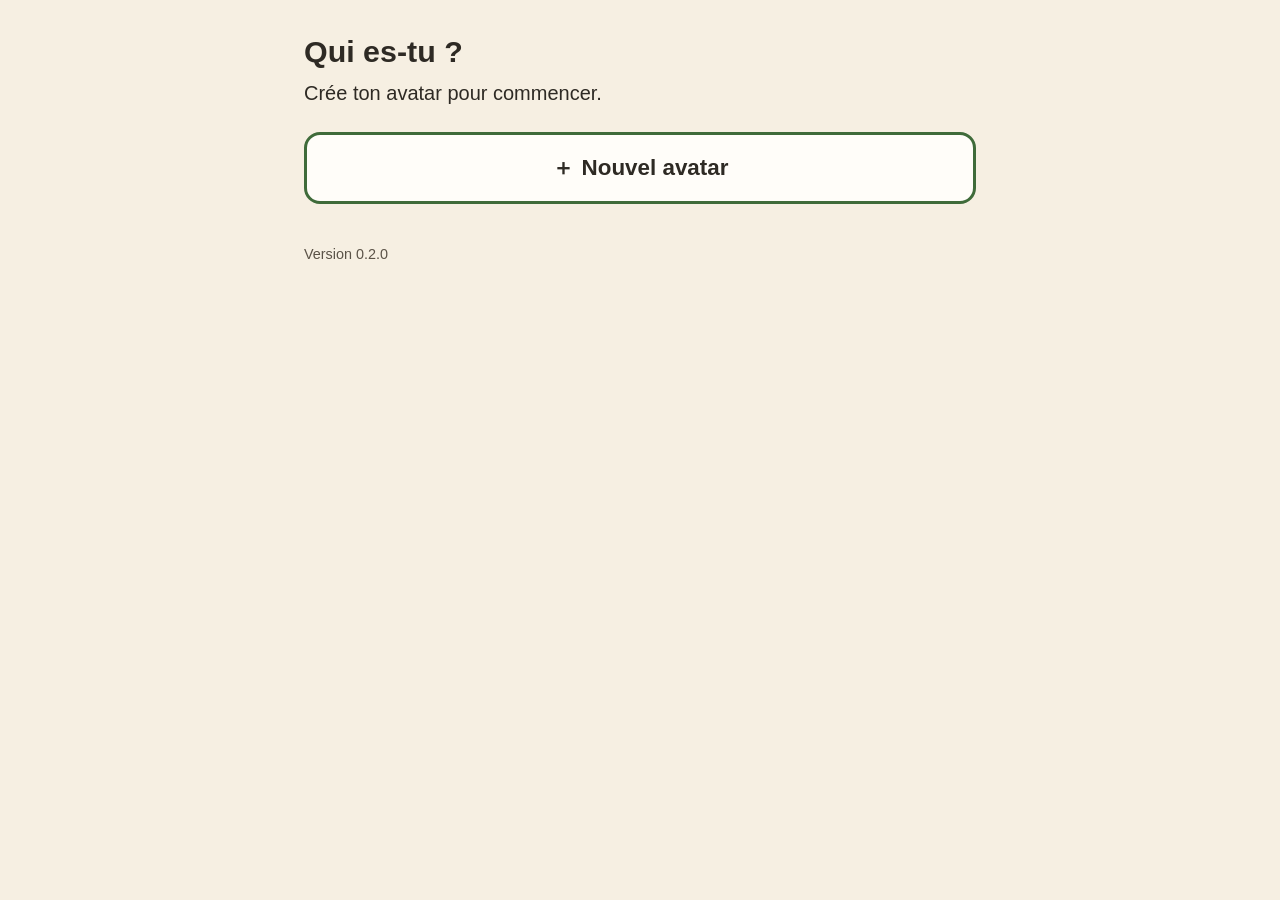
==== index.html @ d824005c "Lot 2" ====
<!doctype html>
<html lang="fr">
<head>
  <meta charset="utf-8">
  <meta name="viewport" content="width=device-width, initial-scale=1, viewport-fit=cover">
  <!-- Règle 3 : aucune ressource hors du site. Le navigateur bloque tout autre domaine. -->
  <meta http-equiv="Content-Security-Policy" content="default-src 'self'; img-src 'self' data:; object-src 'none'; base-uri 'self'; form-action 'none'">
  <meta name="referrer" content="no-referrer">
  <title>Révision CM2</title>
  <meta name="description" content="Réviser ses leçons de CM2 avec des fiches, des cartes et des quiz. Aucune donnée ne quitte l'appareil.">
  <meta name="theme-color" content="#e9dcc3">

  <link rel="manifest" href="manifest.webmanifest">
  <link rel="icon" href="icons/favicon.svg" type="image/svg+xml">
  <link rel="icon" href="icons/icon-192.png" type="image/png" sizes="192x192">

  <!-- iOS / iPadOS : installation sur l'écran d'accueil -->
  <link rel="apple-touch-icon" href="icons/apple-touch-icon.png">
  <meta name="apple-mobile-web-app-capable" content="yes">
  <meta name="mobile-web-app-capable" content="yes">
  <meta name="apple-mobile-web-app-title" content="Révision">
  <meta name="apple-mobile-web-app-status-bar-style" content="default">

  <link rel="stylesheet" href="styles.css">
</head>
<body>
  <main class="page" id="app">
    <noscript><p>Active JavaScript pour utiliser l'application.</p></noscript>
  </main>

  <script src="validation.js"></script>
  <script src="moteur.js"></script>
  <script src="stockage.js"></script>
  <script src="app.js"></script>
</body>
</html>
---- styles.css ----
/* Tons sable, polices système uniquement (aucune police chargée à distance). */
:root {
  --sable: #e9dcc3;
  --sable-clair: #f6efe2;
  --blanc: #fffdf9;
  --encre: #2e2a24;
  --encre-douce: #5a5247;
  --vert: #3f6b3a;
  --rouge: #9b2c1f;

  /* Une couleur par discipline (toujours accompagnée du nom et d'une icône). */
  --histoire: #9c4a2f;
  --geographie: #2f6f8f;
  --sciences: #3f6b3a;
  --vocabulaire: #7a4f8a;
  --grammaire: #8a6d1f;
  --conjugaison: #a33b5c;
  --calcul: #2d5a9a;
  --geometrie: #1f6f66;
  --mesures: #5c6b2f;
}

* { box-sizing: border-box; }

html { -webkit-text-size-adjust: 100%; }

body {
  margin: 0;
  min-height: 100vh;
  min-height: 100dvh;
  background: var(--sable-clair);
  color: var(--encre);
  font-family: -apple-system, BlinkMacSystemFont, "Segoe UI", Roboto, Arial, sans-serif;
  font-size: 1.125rem;
  line-height: 1.5;
  text-align: left;
  /* Zones sûres (encoche, barre d'accueil) */
  padding: env(safe-area-inset-top) env(safe-area-inset-right) env(safe-area-inset-bottom) env(safe-area-inset-left);
}

.page {
  max-width: 44rem;
  margin: 0 auto;
  padding: 1.5rem 1rem 3rem;
}

h1 { font-size: 1.9rem; line-height: 1.25; margin: 0.5rem 0 0.5rem; }
h1:focus { outline: none; }
h2 { font-size: 1.2rem; margin: 0 0 0.5rem; }

a { color: inherit; }

.consigne { font-size: 1.25rem; margin: 0.5rem 0 1.25rem; }

.bandeau {
  background: var(--blanc);
  border: 2px dashed var(--sable);
  border-radius: 12px;
  padding: 0.75rem 1rem;
}

/* Retour */
.retour {
  display: inline-flex;
  align-items: center;
  gap: 0.4rem;
  min-height: 44px;
  padding: 0.25rem 0;
  color: var(--encre-douce);
  text-decoration: none;
  font-weight: 600;
}

/* Mes paquets */
.groupe { margin: 1.5rem 0; }

.liste-paquets { list-style: none; margin: 0; padding: 0; display: grid; gap: 0.75rem; }

@media (min-width: 700px) {
  .liste-paquets { grid-template-columns: 1fr 1fr; }
}

.carte-paquet {
  display: block;
  min-height: 44px;
  padding: 1rem 1.25rem;
  background: var(--blanc);
  border: 2px solid var(--sable);
  border-left: 10px solid var(--couleur, var(--sable));
  border-radius: 14px;
  text-decoration: none;
}
.carte-paquet:active { background: var(--sable); }

.carte-titre { display: block; font-size: 1.2rem; font-weight: 700; }
.carte-infos { display: block; color: var(--encre-douce); font-size: 1rem; }

[data-discipline="histoire"] { --couleur: var(--histoire); }
[data-discipline="geographie"] { --couleur: var(--geographie); }
[data-discipline="sciences"] { --couleur: var(--sciences); }
[data-discipline="vocabulaire"] { --couleur: var(--vocabulaire); }
[data-discipline="grammaire"] { --couleur: var(--grammaire); }
[data-discipline="conjugaison"] { --couleur: var(--conjugaison); }
[data-discipline="calcul"] { --couleur: var(--calcul); }
[data-discipline="geometrie"] { --couleur: var(--geometrie); }
[data-discipline="mesures"] { --couleur: var(--mesures); }

/* Étiquettes */
.etiquettes { display: flex; flex-wrap: wrap; gap: 0.5rem; margin: 0 0 1rem; padding: 0; }
.etiquette {
  background: var(--blanc);
  border: 2px solid var(--sable);
  border-radius: 999px;
  padding: 0.15rem 0.75rem;
  font-size: 0.95rem;
}
.etiquette.discipline { border-color: var(--couleur); }

/* Écran paquet : trois gros boutons */
.activites { display: grid; gap: 1rem; }
@media (min-width: 700px) {
  .activites { grid-template-columns: repeat(3, 1fr); }
}

.activite, .bouton {
  display: flex;
  align-items: center;
  justify-content: center;
  gap: 0.5rem;
  min-height: 88px;
  padding: 1rem;
  background: var(--blanc);
  color: var(--encre);
  border: 3px solid var(--vert);
  border-radius: 16px;
  font: inherit;
  font-size: 1.4rem;
  font-weight: 700;
  text-decoration: none;
}
.activite:active, .bouton:active { background: var(--sable); }

.activite[disabled] {
  border-style: dashed;
  border-color: var(--sable);
  color: var(--encre-douce);
}
.bientot { font-size: 0.9rem; font-weight: 400; }

.bouton { min-height: 60px; margin-top: 1.5rem; }

/* Fiche */
.fiche { margin: 0; padding: 0; list-style: none; counter-reset: idee; }
.fiche li {
  counter-increment: idee;
  position: relative;
  background: var(--blanc);
  border: 2px solid var(--sable);
  border-radius: 12px;
  padding: 0.9rem 1rem 0.9rem 3.25rem;
  margin-bottom: 0.75rem;
  font-size: 1.25rem;
  line-height: 1.6;
}
.fiche li::before {
  content: counter(idee);
  position: absolute;
  left: 0.9rem;
  top: 0.9rem;
  width: 1.75rem;
  height: 1.75rem;
  border-radius: 50%;
  background: var(--sable);
  text-align: center;
  font-weight: 700;
  line-height: 1.75rem;
  font-size: 1rem;
}

/* Erreurs */
.erreurs {
  background: var(--blanc);
  border: 2px solid var(--rouge);
  border-radius: 12px;
  padding: 1rem;
}
.erreurs p { margin-top: 0; }
.erreurs ul { margin: 0; padding-left: 1.25rem; }
.erreurs li { margin-bottom: 0.4rem; }
code { font-family: ui-monospace, Menlo, monospace; font-size: 0.95em; }

.alerte-discrete { font-size: 0.95rem; color: var(--rouge); }
.alerte-discrete a { color: var(--rouge); }

.version { margin-top: 2.5rem; color: var(--encre-douce); font-size: 0.9rem; }

/* ---------- Lot 2 : avatars, cartes, atelier ---------- */

button { font: inherit; color: inherit; cursor: pointer; }
button[disabled] { cursor: default; }

/* Couleurs d'avatar : toujours accompagnées du nom écrit. */
[data-couleur="rouge"] { --fond-avatar: #f4cfc9; }
[data-couleur="orange"] { --fond-avatar: #f7dab8; }
[data-couleur="jaune"] { --fond-avatar: #f3e6a6; }
[data-couleur="vert"] { --fond-avatar: #cfe5c6; }
[data-couleur="bleu"] { --fond-avatar: #c6dcf0; }
[data-couleur="violet"] { --fond-avatar: #e0d2ec; }

.avatars {
  list-style: none;
  margin: 0 0 1.5rem;
  padding: 0;
  display: grid;
  grid-template-columns: repeat(auto-fill, minmax(9rem, 1fr));
  gap: 0.75rem;
}

.avatar {
  width: 100%;
  min-height: 7.5rem;
  display: flex;
  flex-direction: column;
  align-items: center;
  justify-content: center;
  gap: 0.25rem;
  padding: 0.75rem 0.5rem;
  background: var(--fond-avatar, var(--blanc));
  border: 2px solid var(--sable);
  border-radius: 16px;
  text-align: center;
}
.avatar:active { border-color: var(--encre); }
.avatar[disabled] { background: var(--sable-clair); color: var(--encre-douce); border-style: dashed; }
.avatar-icone { font-size: 2.75rem; line-height: 1; }
.avatar-nom { font-weight: 700; font-size: 1.05rem; }
.avatar-nom small { display: block; font-weight: 400; font-size: 0.85rem; }

.entete-avatar {
  display: flex;
  align-items: center;
  gap: 0.6rem;
  margin: 0 0 1rem;
  padding: 0.4rem 0.9rem;
  background: var(--fond-avatar, var(--blanc));
  border-radius: 999px;
  width: fit-content;
  max-width: 100%;
}
.entete-avatar .avatar-icone { font-size: 1.6rem; }
.entete-avatar a {
  display: inline-flex;
  align-items: center;
  min-height: 44px;
  padding: 0 0.25rem;
  font-weight: 600;
}

button.retour { background: none; border: 0; font: inherit; font-weight: 600; }

.pastille {
  display: inline-block;
  margin-top: 0.4rem;
  padding: 0.1rem 0.7rem;
  background: var(--encre);
  color: var(--blanc);
  border-radius: 999px;
  font-size: 0.95rem;
  font-weight: 700;
}

/* Cartes */
.progression { color: var(--encre-douce); margin: 0 0 0.5rem; font-weight: 600; }

.carte {
  width: 100%;
  min-height: 14rem;
  display: flex;
  flex-direction: column;
  align-items: center;
  justify-content: center;
  gap: 1rem;
  padding: 1.5rem;
  background: var(--blanc);
  border: 3px solid var(--sable);
  border-radius: 20px;
  box-shadow: 0 3px 0 var(--sable);
  text-align: center;
}
button.carte:active { background: var(--sable-clair); }
.carte-texte { font-size: 1.8rem; font-weight: 700; line-height: 1.35; margin: 0; }
.carte-texte:focus { outline: none; }
.carte-indice { color: var(--encre-douce); font-size: 1rem; }
.carte-recto { color: var(--encre-douce); font-size: 1.1rem; margin: 0; }
.carte.retournee { border-color: var(--vert); }

.notes { display: grid; gap: 0.75rem; }
@media (min-width: 700px) {
  .notes { grid-template-columns: repeat(3, 1fr); }
}
.note {
  min-height: 64px;
  padding: 0.75rem;
  background: var(--blanc);
  border: 3px solid var(--sable);
  border-radius: 14px;
  font-size: 1.2rem;
  font-weight: 700;
}
.note:active { background: var(--sable); }
.note[data-note="savais"] { border-color: var(--vert); }
.note[data-note="pas"] { border-color: var(--rouge); }

.a-revoir { padding-left: 1.25rem; }
.a-revoir li { margin-bottom: 0.35rem; }

/* Atelier */
.bloc {
  background: var(--blanc);
  border: 2px solid var(--sable);
  border-radius: 14px;
  padding: 1rem;
  margin: 1rem 0;
}
.bloc .bouton { margin-top: 0.75rem; }
.boutons-ligne { display: grid; gap: 0.75rem; }
@media (min-width: 700px) {
  .boutons-ligne { grid-template-columns: 1fr 1fr; }
}
.bouton { width: 100%; }
.bouton.secondaire { border-color: var(--sable); }
.bouton.danger { border-color: var(--rouge); color: var(--rouge); }
.bouton[disabled] { border-style: dashed; border-color: var(--sable); color: var(--encre-douce); }

.champ { display: block; font-weight: 700; margin: 1rem 0 0.35rem; }
.code {
  width: 8rem;
  min-height: 52px;
  padding: 0.5rem 0.75rem;
  border: 2px solid var(--encre-douce);
  border-radius: 10px;
  font: inherit;
  font-size: 1.6rem;
  letter-spacing: 0.4em;
  background: var(--blanc);
}
.message { color: var(--rouge); font-weight: 700; min-height: 1.5em; }
.alerte { color: var(--rouge); font-weight: 700; }
.note-discrete { color: var(--encre-douce); font-size: 0.95rem; }

.version { cursor: default; -webkit-user-select: none; user-select: none; }
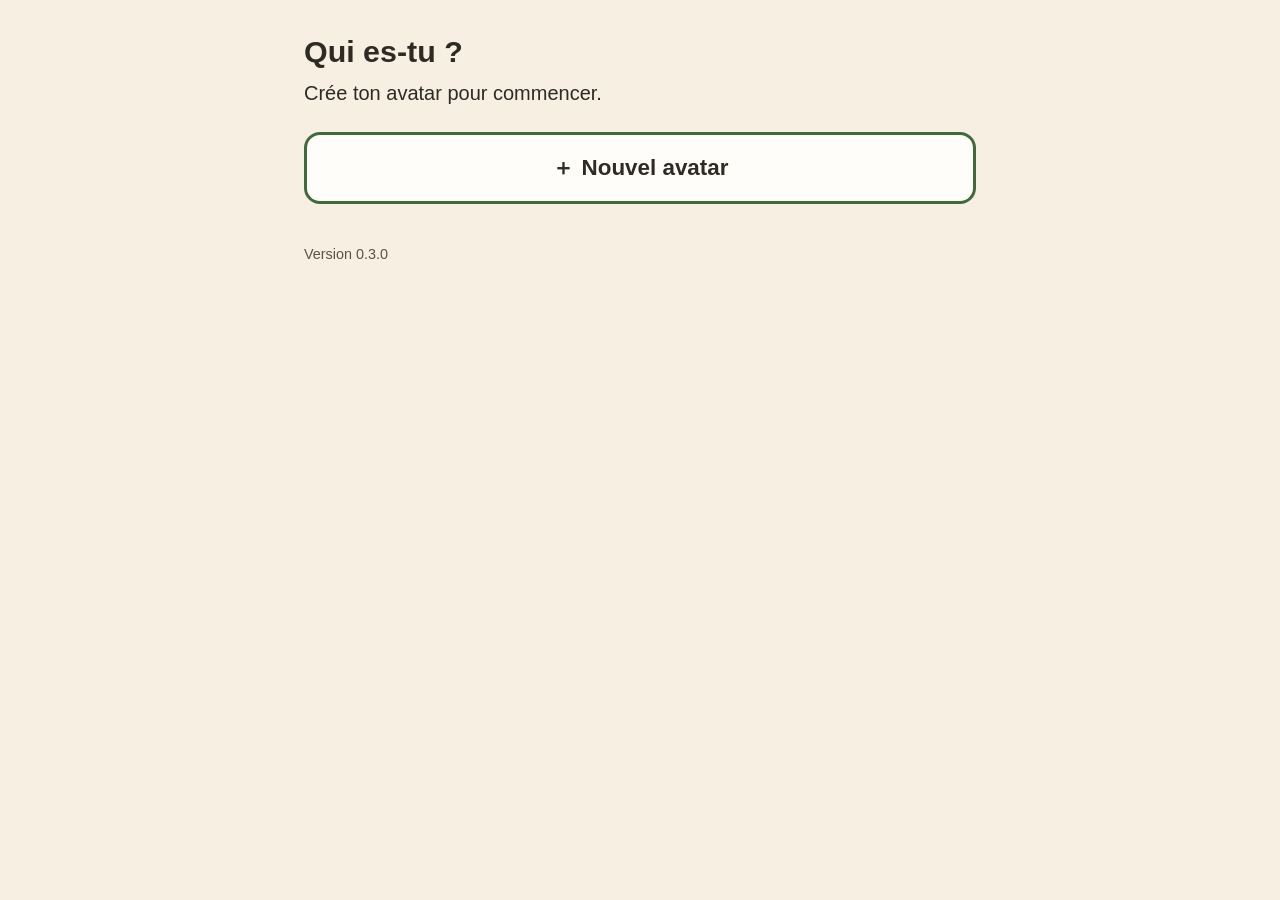
==== commit ebe17dc7: "Lot 3" ====
--- a/index.html
+++ b/index.html
@@ -31,6 +31,7 @@
   <script src="validation.js"></script>
   <script src="moteur.js"></script>
   <script src="stockage.js"></script>
+  <script src="quiz.js"></script>
   <script src="app.js"></script>
 </body>
 </html>
--- a/styles.css
+++ b/styles.css
@@ -349,3 +349,130 @@
 .note-discrete { color: var(--encre-douce); font-size: 0.95rem; }
 
 .version { cursor: default; -webkit-user-select: none; user-select: none; }
+
+/* ---------- Lot 3 : quiz, bilan, plante ---------- */
+
+.question { font-size: 1.45rem; font-weight: 700; line-height: 1.6; margin: 0 0 1.25rem; }
+.deuxieme-essai {
+  display: inline-block;
+  margin: 0;
+  padding: 0.1rem 0.7rem;
+  background: var(--sable);
+  border-radius: 999px;
+  font-weight: 700;
+  font-size: 0.95rem;
+}
+
+.reponses { display: grid; gap: 0.75rem; }
+.reponses.deux { grid-template-columns: 1fr 1fr; }
+.reponse {
+  min-height: 64px;
+  padding: 0.75rem 1rem;
+  background: var(--blanc);
+  border: 3px solid var(--sable);
+  border-radius: 14px;
+  font-size: 1.25rem;
+  font-weight: 600;
+  text-align: left;
+}
+.reponses.deux .reponse { text-align: center; font-size: 1.4rem; font-weight: 700; }
+.reponse:active { background: var(--sable); }
+.reponse[disabled] { color: var(--encre); }
+.reponse.bonne { border-color: var(--vert); background: #e3efdc; }
+.reponse.fausse { border-color: var(--rouge); background: #f6e1dd; }
+.marque { font-weight: 700; margin-right: 0.5rem; }
+
+/* Texte à trous */
+.trou {
+  width: 9em;
+  max-width: 100%;
+  min-height: 48px;
+  margin: 0 0.3rem;
+  padding: 0.2rem 0.5rem;
+  border: 0;
+  border-bottom: 3px solid var(--encre-douce);
+  border-radius: 6px 6px 0 0;
+  background: var(--blanc);
+  font: inherit;
+  font-size: 1.3rem;
+  color: var(--encre);
+}
+.trou:focus { outline: 3px solid var(--vert); outline-offset: 2px; }
+.trou.bonne { border-bottom-color: var(--vert); background: #e3efdc; }
+.trou.fausse { border-bottom-color: var(--rouge); background: #f6e1dd; }
+
+/* Remise en ordre : cases numérotées */
+.cases { list-style: none; margin: 0 0 1rem; padding: 0; display: grid; gap: 0.5rem; }
+.case {
+  width: 100%;
+  min-height: 56px;
+  display: flex;
+  align-items: center;
+  gap: 0.75rem;
+  padding: 0.4rem 0.75rem;
+  background: var(--blanc);
+  border: 3px solid var(--vert);
+  border-radius: 12px;
+  text-align: left;
+  font-size: 1.15rem;
+  font-weight: 600;
+}
+.case.vide { border: 3px dashed var(--sable); background: transparent; color: var(--encre); }
+.case-numero {
+  flex: none;
+  width: 2rem;
+  height: 2rem;
+  border-radius: 50%;
+  background: var(--sable);
+  text-align: center;
+  line-height: 2rem;
+  font-weight: 700;
+}
+.cases.bonne .case { border-color: var(--vert); background: #e3efdc; }
+.cases.fausse .case { border-color: var(--rouge); background: #f6e1dd; }
+
+.etiquettes-ordre { display: flex; flex-wrap: wrap; gap: 0.6rem; margin-bottom: 0.25rem; }
+.etiquette-ordre {
+  min-height: 52px;
+  padding: 0.5rem 1rem;
+  background: var(--blanc);
+  border: 3px solid var(--encre-douce);
+  border-radius: 12px;
+  font-size: 1.1rem;
+  font-weight: 600;
+}
+.etiquette-ordre:active { background: var(--sable); }
+.etiquette-ordre.placee { display: none; }
+
+/* Correction */
+.correction {
+  margin-top: 1.25rem;
+  padding: 1rem;
+  background: var(--blanc);
+  border: 3px solid var(--vert);
+  border-radius: 14px;
+}
+.correction:focus { outline: none; }
+.correction.faux { border-color: var(--rouge); }
+.correction p { margin: 0.35rem 0; }
+.verdict { font-size: 1.3rem; font-weight: 700; }
+.correction.juste .verdict { color: var(--vert); }
+.correction.faux .verdict { color: var(--rouge); }
+.bon-ordre { margin: 0.25rem 0; padding-left: 1.5rem; font-weight: 600; }
+
+.reponse-attendue { color: var(--encre-douce); }
+
+/* Plante */
+.plante {
+  display: flex;
+  align-items: center;
+  gap: 1rem;
+  margin: 1.5rem 0 0;
+  padding: 0.75rem 1rem;
+  background: var(--blanc);
+  border: 2px solid var(--sable);
+  border-radius: 14px;
+}
+.plante-dessin { width: 96px; height: 112px; flex: none; }
+.plante p { margin: 0.2rem 0; }
+.plante-titre { font-weight: 700; font-size: 1.2rem; }
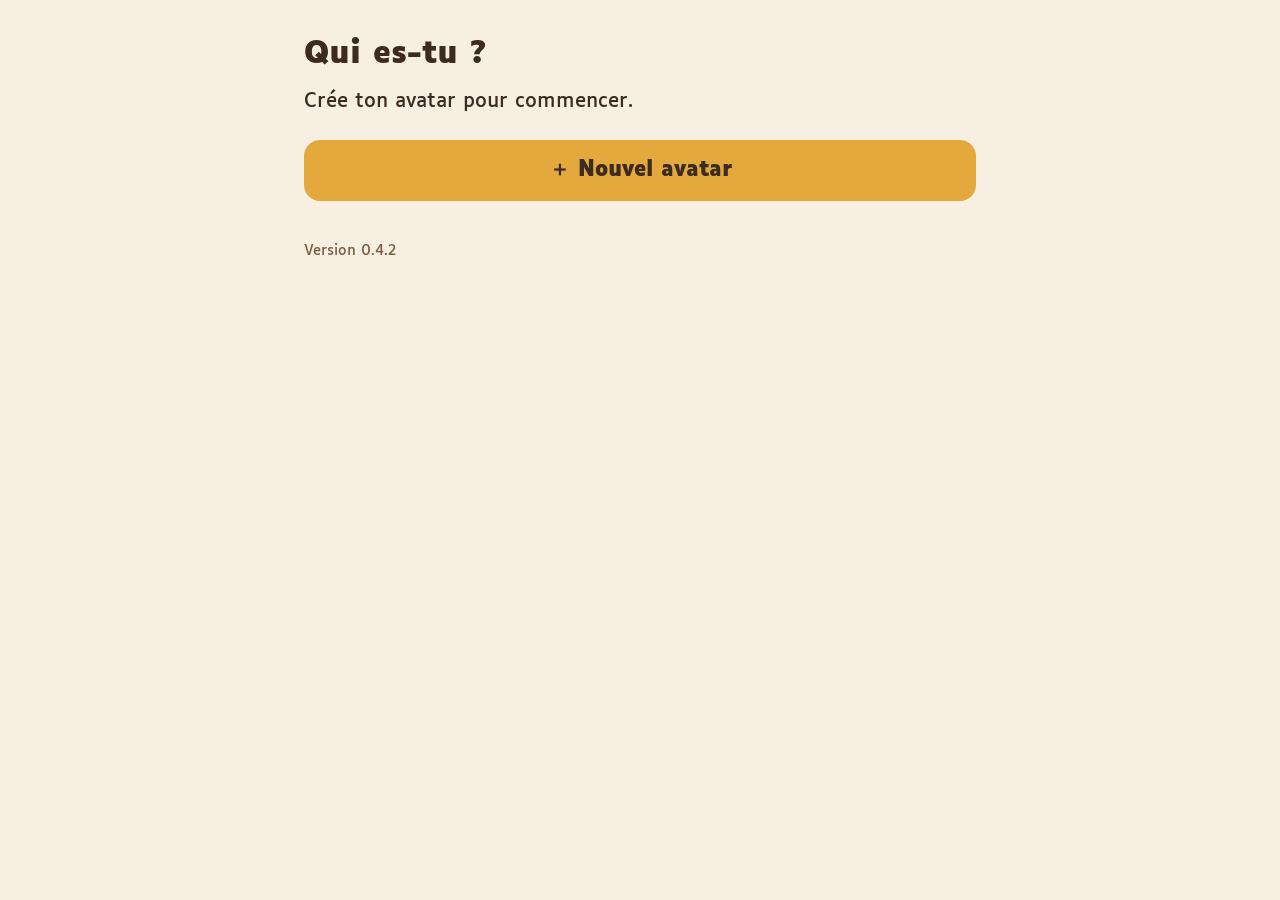
==== commit c0808eae: "Lot 4" ====
--- a/index.html
+++ b/index.html
@@ -1,5 +1,5 @@
 <!doctype html>
-<html lang="fr">
+<html lang="fr" data-police="luciole" data-taille="1">
 <head>
   <meta charset="utf-8">
   <meta name="viewport" content="width=device-width, initial-scale=1, viewport-fit=cover">
@@ -8,7 +8,7 @@
   <meta name="referrer" content="no-referrer">
   <title>Révision CM2</title>
   <meta name="description" content="Réviser ses leçons de CM2 avec des fiches, des cartes et des quiz. Aucune donnée ne quitte l'appareil.">
-  <meta name="theme-color" content="#e9dcc3">
+  <meta name="theme-color" content="#f6efe2">
 
   <link rel="manifest" href="manifest.webmanifest">
   <link rel="icon" href="icons/favicon.svg" type="image/svg+xml">
@@ -32,6 +32,7 @@
   <script src="moteur.js"></script>
   <script src="stockage.js"></script>
   <script src="quiz.js"></script>
+  <script src="voix.js"></script>
   <script src="app.js"></script>
 </body>
 </html>
--- a/styles.css
+++ b/styles.css
@@ -1,14 +1,79 @@
-/* Tons sable, polices système uniquement (aucune police chargée à distance). */
+/*
+ * Styles de l'app. Aucune ressource chargée à distance : polices embarquées dans polices/.
+ *
+ * Contrastes (WCAG AA) :
+ * - Texte : uniquement l'encre, ou le café assombri (4,5:1 minimum sur tous les fonds de texte).
+ * - Terracotta, ciel et ambre : seulement filets, icônes et fonds de boutons avec texte encre.
+ * - L'information ne passe jamais par la couleur seule (✓, ✗, mots écrits).
+ */
+
+/* ---------- Polices (section 8) ---------- */
+
+@font-face {
+  font-family: 'Luciole';
+  src: url('polices/Luciole-Regular.woff2') format('woff2');
+  font-weight: 400;
+  font-style: normal;
+  font-display: swap;
+}
+@font-face {
+  font-family: 'Luciole';
+  src: url('polices/Luciole-Bold.woff2') format('woff2');
+  font-weight: 700;
+  font-style: normal;
+  font-display: swap;
+}
+@font-face {
+  font-family: 'Luciole';
+  src: url('polices/Luciole-Italic.woff2') format('woff2');
+  font-weight: 400;
+  font-style: italic;
+  font-display: swap;
+}
+@font-face {
+  font-family: 'Luciole';
+  src: url('polices/Luciole-BoldItalic.woff2') format('woff2');
+  font-weight: 700;
+  font-style: italic;
+  font-display: swap;
+}
+@font-face {
+  font-family: 'Lexend';
+  src: url('polices/Lexend-Regular.woff2') format('woff2');
+  font-weight: 400;
+  font-style: normal;
+  font-display: swap;
+}
+@font-face {
+  font-family: 'Lexend';
+  src: url('polices/Lexend-Bold.woff2') format('woff2');
+  font-weight: 700;
+  font-style: normal;
+  font-display: swap;
+}
+
+/* ---------- Couleurs ---------- */
+
 :root {
+  /* Fonds */
   --sable: #e9dcc3;
   --sable-clair: #f6efe2;
   --blanc: #fffdf9;
-  --encre: #2e2a24;
-  --encre-douce: #5a5247;
-  --vert: #3f6b3a;
-  --rouge: #9b2c1f;
-
-  /* Une couleur par discipline (toujours accompagnée du nom et d'une icône). */
+
+  /* Texte : encre, ou café assombri #8C6A4A → #7A5C40 (4,51:1 sur sable, 5,35:1 sur sable clair) */
+  --encre: #3d2b1f;
+  --cafe: #7a5c40;
+
+  /* Filets, icônes et fonds de boutons (texte encre dessus) */
+  --terracotta: #c8744a;       /* filets et icônes uniquement (encre dessus : 3,9:1) */
+  --terracotta-clair: #e7b196; /* fond de bouton, encre dessus : 7,1:1 */
+  --terracotta-pale: #f4dacb;
+  --ciel: #7fb3d5;             /* encre dessus : 6,0:1 */
+  --ciel-pale: #dcebf5;
+  --ambre: #e4a93c;            /* encre dessus : 6,4:1 */
+  --ambre-pale: #f8e6bf;
+
+  /* Une couleur par discipline : filets seulement, toujours avec le nom et une icône. */
   --histoire: #9c4a2f;
   --geographie: #2f6f8f;
   --sciences: #3f6b3a;
@@ -20,9 +85,14 @@
   --mesures: #5c6b2f;
 }
 
+/* ---------- Base ---------- */
+
 * { box-sizing: border-box; }
 
-html { -webkit-text-size-adjust: 100%; }
+html { -webkit-text-size-adjust: 100%; font-size: 100%; }
+/* Taille du texte réglable sur 3 crans */
+html[data-taille="2"] { font-size: 115%; }
+html[data-taille="3"] { font-size: 130%; }
 
 body {
   margin: 0;
@@ -33,10 +103,20 @@
   font-family: -apple-system, BlinkMacSystemFont, "Segoe UI", Roboto, Arial, sans-serif;
   font-size: 1.125rem;
   line-height: 1.5;
-  text-align: left;
+  text-align: left; /* jamais justifié */
   /* Zones sûres (encoche, barre d'accueil) */
   padding: env(safe-area-inset-top) env(safe-area-inset-right) env(safe-area-inset-bottom) env(safe-area-inset-left);
 }
+html[data-police="luciole"] body { font-family: 'Luciole', -apple-system, BlinkMacSystemFont, "Segoe UI", Roboto, Arial, sans-serif; }
+html[data-police="lexend"] body { font-family: 'Lexend', -apple-system, BlinkMacSystemFont, "Segoe UI", Roboto, Arial, sans-serif; }
+
+button, input { font: inherit; color: inherit; }
+button { cursor: pointer; }
+button[disabled] { cursor: default; }
+
+/* Focus toujours visible, à l'encre */
+:focus-visible { outline: 3px solid var(--encre); outline-offset: 3px; }
+h1:focus, .carte-texte:focus, .correction:focus { outline: none; }
 
 .page {
   max-width: 44rem;
@@ -44,38 +124,98 @@
   padding: 1.5rem 1rem 3rem;
 }
 
-h1 { font-size: 1.9rem; line-height: 1.25; margin: 0.5rem 0 0.5rem; }
-h1:focus { outline: none; }
-h2 { font-size: 1.2rem; margin: 0 0 0.5rem; }
-
-a { color: inherit; }
-
-.consigne { font-size: 1.25rem; margin: 0.5rem 0 1.25rem; }
+h1 { font-size: 1.9rem; line-height: 1.5; margin: 0.5rem 0 0.5rem; }
+h2 { font-size: 1.2rem; line-height: 1.5; margin: 0 0 0.5rem; }
+h3 { font-size: 1.05rem; line-height: 1.5; margin: 1rem 0 0.5rem; }
+
+a { color: var(--encre); }
+
+.consigne, .resultat { font-size: 1.25rem; margin: 0.5rem 0 1.25rem; }
+.info, .chargement { margin: 0.5rem 0 1.25rem; }
+
+.lien {
+  display: inline-flex;
+  align-items: center;
+  min-height: 44px;
+  font-weight: 700;
+}
 
 .bandeau {
   background: var(--blanc);
-  border: 2px dashed var(--sable);
+  border: 2px dashed var(--ambre);
   border-radius: 12px;
   padding: 0.75rem 1rem;
 }
 
-/* Retour */
+/* ---------- Haut-parleur (lecture à voix haute sur appui) ---------- */
+
+.a-lecture { position: relative; padding-right: 3.5rem; min-height: 44px; }
+
+.lire {
+  width: 44px;
+  height: 44px;
+  display: inline-flex;
+  align-items: center;
+  justify-content: center;
+  padding: 0;
+  background: var(--ciel);
+  color: var(--encre);
+  border: 0;
+  border-radius: 50%;
+  flex: none;
+}
+.lire svg { width: 24px; height: 24px; }
+.lire:active { background: var(--ciel-pale); }
+.a-lecture > .lire { position: absolute; top: 0; right: 0; }
+.fiche li.a-lecture > .lire { top: 0.55rem; right: 0.55rem; }
+.correction.a-lecture > .lire { top: 0.6rem; right: 0.6rem; }
+.lire-carte { display: flex; justify-content: flex-end; margin-top: 0.5rem; }
+.lire-carte:empty { display: none; }
+
+/* ---------- Retour ---------- */
+
 .retour {
   display: inline-flex;
   align-items: center;
   gap: 0.4rem;
   min-height: 44px;
   padding: 0.25rem 0;
-  color: var(--encre-douce);
+  color: var(--cafe);
   text-decoration: none;
-  font-weight: 600;
-}
-
-/* Mes paquets */
+  font-weight: 700;
+}
+button.retour { background: none; border: 0; }
+
+/* ---------- Boutons ---------- */
+
+.bouton {
+  display: flex;
+  align-items: center;
+  justify-content: center;
+  gap: 0.5rem;
+  width: 100%;
+  min-height: 60px;
+  margin-top: 1.5rem;
+  padding: 0.75rem 1rem;
+  background: var(--ambre);
+  color: var(--encre);
+  border: 3px solid var(--ambre);
+  border-radius: 16px;
+  font-size: 1.3rem;
+  font-weight: 700;
+  text-decoration: none;
+  text-align: center;
+}
+.bouton:active { background: var(--ambre-pale); }
+.bouton.secondaire { background: var(--blanc); border-color: var(--ambre); }
+.bouton.danger { background: var(--terracotta-clair); border-color: var(--terracotta); }
+.bouton[disabled] { background: transparent; border-style: dashed; border-color: var(--cafe); color: var(--cafe); }
+
+/* ---------- Mes paquets ---------- */
+
 .groupe { margin: 1.5rem 0; }
 
 .liste-paquets { list-style: none; margin: 0; padding: 0; display: grid; gap: 0.75rem; }
-
 @media (min-width: 700px) {
   .liste-paquets { grid-template-columns: 1fr 1fr; }
 }
@@ -91,9 +231,8 @@
   text-decoration: none;
 }
 .carte-paquet:active { background: var(--sable); }
-
 .carte-titre { display: block; font-size: 1.2rem; font-weight: 700; }
-.carte-infos { display: block; color: var(--encre-douce); font-size: 1rem; }
+.carte-infos { display: block; color: var(--cafe); font-size: 1rem; }
 
 [data-discipline="histoire"] { --couleur: var(--histoire); }
 [data-discipline="geographie"] { --couleur: var(--geographie); }
@@ -105,7 +244,17 @@
 [data-discipline="geometrie"] { --couleur: var(--geometrie); }
 [data-discipline="mesures"] { --couleur: var(--mesures); }
 
-/* Étiquettes */
+.pastille {
+  display: inline-block;
+  margin-top: 0.4rem;
+  padding: 0.1rem 0.7rem;
+  background: var(--ambre);
+  color: var(--encre);
+  border-radius: 999px;
+  font-size: 0.95rem;
+  font-weight: 700;
+}
+
 .etiquettes { display: flex; flex-wrap: wrap; gap: 0.5rem; margin: 0 0 1rem; padding: 0; }
 .etiquette {
   background: var(--blanc);
@@ -116,13 +265,13 @@
 }
 .etiquette.discipline { border-color: var(--couleur); }
 
-/* Écran paquet : trois gros boutons */
+/* ---------- Écran paquet : trois gros boutons ---------- */
+
 .activites { display: grid; gap: 1rem; }
 @media (min-width: 700px) {
   .activites { grid-template-columns: repeat(3, 1fr); }
 }
-
-.activite, .bouton {
+.activite {
   display: flex;
   align-items: center;
   justify-content: center;
@@ -131,25 +280,16 @@
   padding: 1rem;
   background: var(--blanc);
   color: var(--encre);
-  border: 3px solid var(--vert);
+  border: 3px solid var(--ambre);
   border-radius: 16px;
-  font: inherit;
   font-size: 1.4rem;
   font-weight: 700;
   text-decoration: none;
 }
-.activite:active, .bouton:active { background: var(--sable); }
-
-.activite[disabled] {
-  border-style: dashed;
-  border-color: var(--sable);
-  color: var(--encre-douce);
-}
-.bientot { font-size: 0.9rem; font-weight: 400; }
-
-.bouton { min-height: 60px; margin-top: 1.5rem; }
-
-/* Fiche */
+.activite:active { background: var(--ambre-pale); }
+
+/* ---------- Fiche ---------- */
+
 .fiche { margin: 0; padding: 0; list-style: none; counter-reset: idee; }
 .fiche li {
   counter-increment: idee;
@@ -162,6 +302,7 @@
   font-size: 1.25rem;
   line-height: 1.6;
 }
+.fiche li.a-lecture { padding-right: 4rem; }
 .fiche li::before {
   content: counter(idee);
   position: absolute;
@@ -177,10 +318,11 @@
   font-size: 1rem;
 }
 
-/* Erreurs */
+/* ---------- Erreurs de paquet ---------- */
+
 .erreurs {
   background: var(--blanc);
-  border: 2px solid var(--rouge);
+  border: 2px solid var(--terracotta);
   border-radius: 12px;
   padding: 1rem;
 }
@@ -189,17 +331,14 @@
 .erreurs li { margin-bottom: 0.4rem; }
 code { font-family: ui-monospace, Menlo, monospace; font-size: 0.95em; }
 
-.alerte-discrete { font-size: 0.95rem; color: var(--rouge); }
-.alerte-discrete a { color: var(--rouge); }
-
-.version { margin-top: 2.5rem; color: var(--encre-douce); font-size: 0.9rem; }
-
-/* ---------- Lot 2 : avatars, cartes, atelier ---------- */
-
-button { font: inherit; color: inherit; cursor: pointer; }
-button[disabled] { cursor: default; }
-
-/* Couleurs d'avatar : toujours accompagnées du nom écrit. */
+.alerte-discrete { font-size: 0.95rem; border-left: 4px solid var(--terracotta); padding-left: 0.6rem; }
+.alerte-discrete a { display: inline-flex; align-items: center; min-height: 44px; }
+
+.version { margin-top: 2.5rem; color: var(--cafe); font-size: 0.9rem; cursor: default; -webkit-user-select: none; user-select: none; }
+
+/* ---------- Avatars ---------- */
+
+/* Couleurs d'avatar : fonds pâles, toujours accompagnés du nom écrit (encre dessus : 9:1 et plus). */
 [data-couleur="rouge"] { --fond-avatar: #f4cfc9; }
 [data-couleur="orange"] { --fond-avatar: #f7dab8; }
 [data-couleur="jaune"] { --fond-avatar: #f3e6a6; }
@@ -215,7 +354,6 @@
   grid-template-columns: repeat(auto-fill, minmax(9rem, 1fr));
   gap: 0.75rem;
 }
-
 .avatar {
   width: 100%;
   min-height: 7.5rem;
@@ -231,19 +369,20 @@
   text-align: center;
 }
 .avatar:active { border-color: var(--encre); }
-.avatar[disabled] { background: var(--sable-clair); color: var(--encre-douce); border-style: dashed; }
-.avatar-icone { font-size: 2.75rem; line-height: 1; }
+.avatar[disabled] { background: var(--sable-clair); color: var(--cafe); border-style: dashed; }
+.avatar-icone { font-size: 2.75rem; line-height: 1.2; }
 .avatar-nom { font-weight: 700; font-size: 1.05rem; }
 .avatar-nom small { display: block; font-weight: 400; font-size: 0.85rem; }
 
 .entete-avatar {
   display: flex;
-  align-items: center;
-  gap: 0.6rem;
+  flex-wrap: wrap;
+  align-items: center;
+  gap: 0.25rem 0.9rem;
   margin: 0 0 1rem;
-  padding: 0.4rem 0.9rem;
+  padding: 0.3rem 1rem;
   background: var(--fond-avatar, var(--blanc));
-  border-radius: 999px;
+  border-radius: 24px;
   width: fit-content;
   max-width: 100%;
 }
@@ -251,33 +390,21 @@
 .entete-avatar a {
   display: inline-flex;
   align-items: center;
+  gap: 0.3rem;
   min-height: 44px;
-  padding: 0 0.25rem;
-  font-weight: 600;
-}
-
-button.retour { background: none; border: 0; font: inherit; font-weight: 600; }
-
-.pastille {
-  display: inline-block;
-  margin-top: 0.4rem;
-  padding: 0.1rem 0.7rem;
-  background: var(--encre);
-  color: var(--blanc);
-  border-radius: 999px;
-  font-size: 0.95rem;
-  font-weight: 700;
-}
-
-/* Cartes */
-.progression { color: var(--encre-douce); margin: 0 0 0.5rem; font-weight: 600; }
+  font-weight: 700;
+}
+
+/* ---------- Cartes ---------- */
+
+.progression { color: var(--cafe); margin: 0 0 0.5rem; font-weight: 700; }
 
 .carte {
   width: 100%;
   min-height: 14rem;
   display: flex;
   flex-direction: column;
-  align-items: center;
+  align-items: flex-start;
   justify-content: center;
   gap: 1rem;
   padding: 1.5rem;
@@ -285,14 +412,14 @@
   border: 3px solid var(--sable);
   border-radius: 20px;
   box-shadow: 0 3px 0 var(--sable);
-  text-align: center;
+  text-align: left;
 }
 button.carte:active { background: var(--sable-clair); }
-.carte-texte { font-size: 1.8rem; font-weight: 700; line-height: 1.35; margin: 0; }
-.carte-texte:focus { outline: none; }
-.carte-indice { color: var(--encre-douce); font-size: 1rem; }
-.carte-recto { color: var(--encre-douce); font-size: 1.1rem; margin: 0; }
-.carte.retournee { border-color: var(--vert); }
+.carte-texte { font-size: 1.8rem; font-weight: 700; line-height: 1.5; margin: 0; }
+.carte-indice { color: var(--cafe); font-size: 1rem; }
+.carte-recto { color: var(--cafe); font-size: 1.1rem; margin: 0; }
+.carte.retournee { border-color: var(--ciel); }
+.carte.retournee .lire-carte { align-self: stretch; margin-top: 0; }
 
 .notes { display: grid; gap: 0.75rem; }
 @media (min-width: 700px) {
@@ -302,62 +429,27 @@
   min-height: 64px;
   padding: 0.75rem;
   background: var(--blanc);
-  border: 3px solid var(--sable);
+  border: 3px solid var(--ambre);
   border-radius: 14px;
   font-size: 1.2rem;
   font-weight: 700;
 }
 .note:active { background: var(--sable); }
-.note[data-note="savais"] { border-color: var(--vert); }
-.note[data-note="pas"] { border-color: var(--rouge); }
+.note[data-note="savais"] { border-color: var(--ciel); }
+.note[data-note="pas"] { border-color: var(--terracotta); }
 
 .a-revoir { padding-left: 1.25rem; }
 .a-revoir li { margin-bottom: 0.35rem; }
-
-/* Atelier */
-.bloc {
-  background: var(--blanc);
-  border: 2px solid var(--sable);
-  border-radius: 14px;
-  padding: 1rem;
-  margin: 1rem 0;
-}
-.bloc .bouton { margin-top: 0.75rem; }
-.boutons-ligne { display: grid; gap: 0.75rem; }
-@media (min-width: 700px) {
-  .boutons-ligne { grid-template-columns: 1fr 1fr; }
-}
-.bouton { width: 100%; }
-.bouton.secondaire { border-color: var(--sable); }
-.bouton.danger { border-color: var(--rouge); color: var(--rouge); }
-.bouton[disabled] { border-style: dashed; border-color: var(--sable); color: var(--encre-douce); }
-
-.champ { display: block; font-weight: 700; margin: 1rem 0 0.35rem; }
-.code {
-  width: 8rem;
-  min-height: 52px;
-  padding: 0.5rem 0.75rem;
-  border: 2px solid var(--encre-douce);
-  border-radius: 10px;
-  font: inherit;
-  font-size: 1.6rem;
-  letter-spacing: 0.4em;
-  background: var(--blanc);
-}
-.message { color: var(--rouge); font-weight: 700; min-height: 1.5em; }
-.alerte { color: var(--rouge); font-weight: 700; }
-.note-discrete { color: var(--encre-douce); font-size: 0.95rem; }
-
-.version { cursor: default; -webkit-user-select: none; user-select: none; }
-
-/* ---------- Lot 3 : quiz, bilan, plante ---------- */
+.reponse-attendue { color: var(--cafe); }
+
+/* ---------- Quiz ---------- */
 
 .question { font-size: 1.45rem; font-weight: 700; line-height: 1.6; margin: 0 0 1.25rem; }
 .deuxieme-essai {
   display: inline-block;
   margin: 0;
   padding: 0.1rem 0.7rem;
-  background: var(--sable);
+  background: var(--ambre-pale);
   border-radius: 999px;
   font-weight: 700;
   font-size: 0.95rem;
@@ -372,14 +464,14 @@
   border: 3px solid var(--sable);
   border-radius: 14px;
   font-size: 1.25rem;
-  font-weight: 600;
+  font-weight: 700;
   text-align: left;
 }
-.reponses.deux .reponse { text-align: center; font-size: 1.4rem; font-weight: 700; }
+.reponses.deux .reponse { text-align: center; font-size: 1.4rem; }
 .reponse:active { background: var(--sable); }
 .reponse[disabled] { color: var(--encre); }
-.reponse.bonne { border-color: var(--vert); background: #e3efdc; }
-.reponse.fausse { border-color: var(--rouge); background: #f6e1dd; }
+.reponse.bonne { border-color: var(--ciel); background: var(--ciel-pale); }
+.reponse.fausse { border-color: var(--terracotta); background: var(--terracotta-pale); }
 .marque { font-weight: 700; margin-right: 0.5rem; }
 
 /* Texte à trous */
@@ -390,16 +482,14 @@
   margin: 0 0.3rem;
   padding: 0.2rem 0.5rem;
   border: 0;
-  border-bottom: 3px solid var(--encre-douce);
+  border-bottom: 3px solid var(--cafe);
   border-radius: 6px 6px 0 0;
   background: var(--blanc);
-  font: inherit;
   font-size: 1.3rem;
   color: var(--encre);
 }
-.trou:focus { outline: 3px solid var(--vert); outline-offset: 2px; }
-.trou.bonne { border-bottom-color: var(--vert); background: #e3efdc; }
-.trou.fausse { border-bottom-color: var(--rouge); background: #f6e1dd; }
+.trou.bonne { border-bottom-color: var(--ciel); background: var(--ciel-pale); }
+.trou.fausse { border-bottom-color: var(--terracotta); background: var(--terracotta-pale); }
 
 /* Remise en ordre : cases numérotées */
 .cases { list-style: none; margin: 0 0 1rem; padding: 0; display: grid; gap: 0.5rem; }
@@ -411,11 +501,11 @@
   gap: 0.75rem;
   padding: 0.4rem 0.75rem;
   background: var(--blanc);
-  border: 3px solid var(--vert);
+  border: 3px solid var(--ambre);
   border-radius: 12px;
   text-align: left;
   font-size: 1.15rem;
-  font-weight: 600;
+  font-weight: 700;
 }
 .case.vide { border: 3px dashed var(--sable); background: transparent; color: var(--encre); }
 .case-numero {
@@ -428,18 +518,18 @@
   line-height: 2rem;
   font-weight: 700;
 }
-.cases.bonne .case { border-color: var(--vert); background: #e3efdc; }
-.cases.fausse .case { border-color: var(--rouge); background: #f6e1dd; }
+.cases.bonne .case { border-color: var(--ciel); background: var(--ciel-pale); }
+.cases.fausse .case { border-color: var(--terracotta); background: var(--terracotta-pale); }
 
 .etiquettes-ordre { display: flex; flex-wrap: wrap; gap: 0.6rem; margin-bottom: 0.25rem; }
 .etiquette-ordre {
   min-height: 52px;
   padding: 0.5rem 1rem;
   background: var(--blanc);
-  border: 3px solid var(--encre-douce);
+  border: 3px solid var(--cafe);
   border-radius: 12px;
   font-size: 1.1rem;
-  font-weight: 600;
+  font-weight: 700;
 }
 .etiquette-ordre:active { background: var(--sable); }
 .etiquette-ordre.placee { display: none; }
@@ -449,20 +539,16 @@
   margin-top: 1.25rem;
   padding: 1rem;
   background: var(--blanc);
-  border: 3px solid var(--vert);
+  border: 3px solid var(--ciel);
   border-radius: 14px;
 }
-.correction:focus { outline: none; }
-.correction.faux { border-color: var(--rouge); }
+.correction.faux { border-color: var(--terracotta); }
 .correction p { margin: 0.35rem 0; }
 .verdict { font-size: 1.3rem; font-weight: 700; }
-.correction.juste .verdict { color: var(--vert); }
-.correction.faux .verdict { color: var(--rouge); }
-.bon-ordre { margin: 0.25rem 0; padding-left: 1.5rem; font-weight: 600; }
-
-.reponse-attendue { color: var(--encre-douce); }
-
-/* Plante */
+.bon-ordre { margin: 0.25rem 0; padding-left: 1.5rem; font-weight: 700; }
+
+/* ---------- Plante ---------- */
+
 .plante {
   display: flex;
   align-items: center;
@@ -476,3 +562,57 @@
 .plante-dessin { width: 96px; height: 112px; flex: none; }
 .plante p { margin: 0.2rem 0; }
 .plante-titre { font-weight: 700; font-size: 1.2rem; }
+
+/* ---------- Réglages, confidentialité, atelier ---------- */
+
+.bloc {
+  background: var(--blanc);
+  border: 2px solid var(--sable);
+  border-radius: 14px;
+  padding: 1rem;
+  margin: 1rem 0;
+}
+.bloc .bouton { margin-top: 0.75rem; }
+.bloc .consigne { font-size: 1.1rem; margin: 0.25rem 0 0.75rem; }
+.liste-simple { margin: 0; padding-left: 1.25rem; }
+.liste-simple li { margin-bottom: 0.35rem; }
+
+.options { display: flex; flex-wrap: wrap; gap: 0.6rem; }
+.option {
+  min-height: 52px;
+  min-width: 44px;
+  padding: 0.5rem 1.1rem;
+  background: var(--blanc);
+  border: 3px solid var(--sable);
+  border-radius: 12px;
+  font-weight: 700;
+}
+.option[aria-pressed="true"] { background: var(--ambre); border-color: var(--ambre); }
+.option[aria-pressed="true"]::before { content: '✓ '; }
+.option small { font-weight: 400; }
+.apercu-luciole { font-family: 'Luciole', sans-serif; font-size: 1.2rem; }
+.apercu-lexend { font-family: 'Lexend', sans-serif; font-size: 1.2rem; }
+.apercu-taille-1 { font-size: 1rem; }
+.apercu-taille-2 { font-size: 1.15rem; }
+.apercu-taille-3 { font-size: 1.3rem; }
+
+.boutons-ligne { display: grid; gap: 0.75rem; }
+@media (min-width: 700px) {
+  .boutons-ligne { grid-template-columns: 1fr 1fr; }
+}
+
+.champ { display: block; font-weight: 700; margin: 1rem 0 0.35rem; }
+.code {
+  width: 8rem;
+  min-height: 52px;
+  padding: 0.5rem 0.75rem;
+  border: 2px solid var(--cafe);
+  border-radius: 10px;
+  font-size: 1.6rem;
+  letter-spacing: 0.4em;
+  background: var(--blanc);
+}
+.message { font-weight: 700; min-height: 1.5em; }
+.message:not(:empty) { border-left: 4px solid var(--terracotta); padding-left: 0.6rem; }
+.alerte { font-weight: 700; background: var(--ambre-pale); padding: 0 0.3rem; border-radius: 4px; }
+.note-discrete { color: var(--cafe); font-size: 0.95rem; }
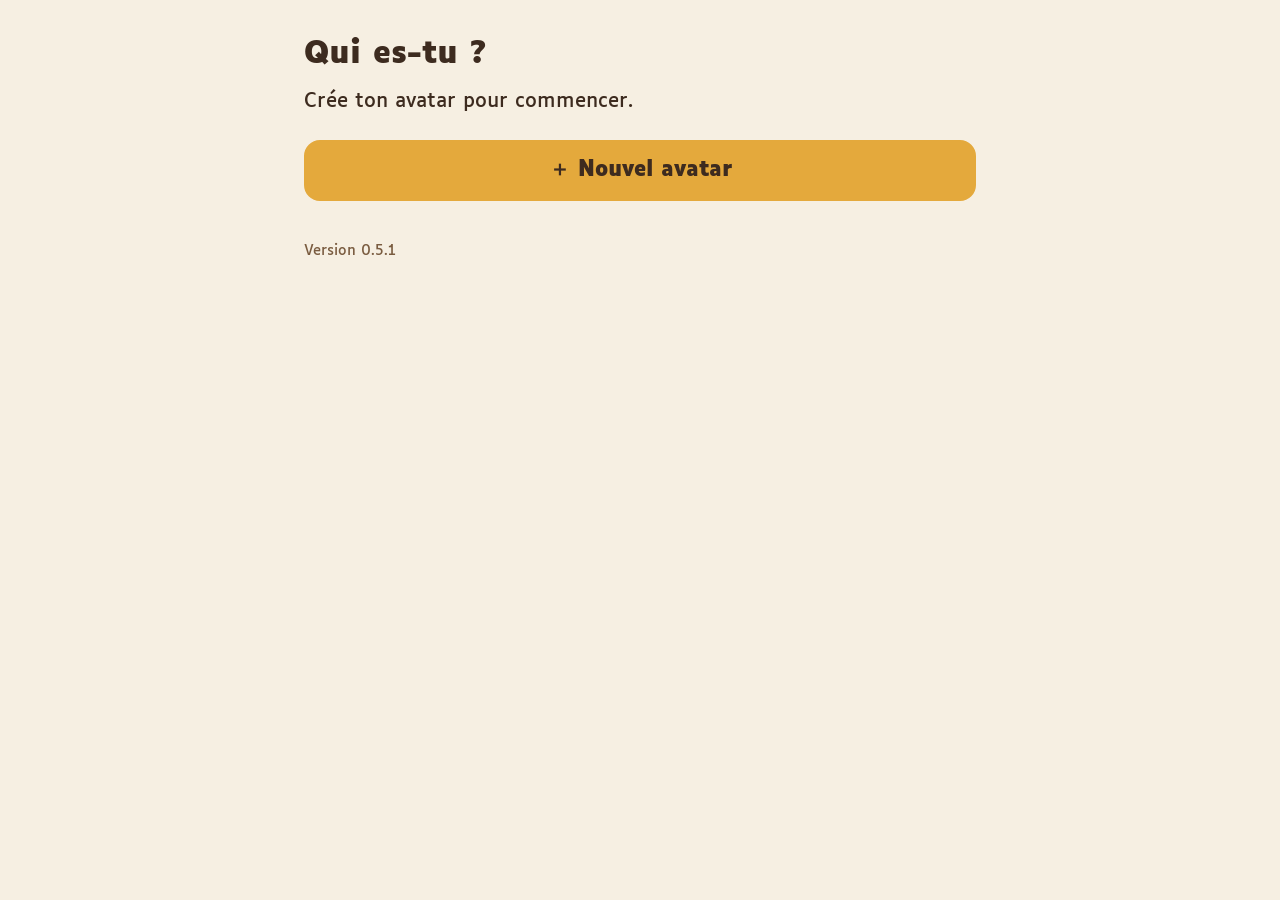
==== commit 09958369: "Lot 5" ====
--- a/index.html
+++ b/index.html
@@ -33,6 +33,8 @@
   <script src="stockage.js"></script>
   <script src="quiz.js"></script>
   <script src="voix.js"></script>
+  <script src="qrcode.js"></script>
+  <script src="atelier.js"></script>
   <script src="app.js"></script>
 </body>
 </html>
--- a/styles.css
+++ b/styles.css
@@ -80,9 +80,11 @@
   --vocabulaire: #7a4f8a;
   --grammaire: #8a6d1f;
   --conjugaison: #a33b5c;
+  --nombres: #8f5a2a;
   --calcul: #2d5a9a;
+  --grandeurs: #5c6b2f;
   --geometrie: #1f6f66;
-  --mesures: #5c6b2f;
+  --emc: #4b4f9c;
 }
 
 /* ---------- Base ---------- */
@@ -123,6 +125,8 @@
   margin: 0 auto;
   padding: 1.5rem 1rem 3rem;
 }
+/* « Mes paquets » : page élargie pour la grille de 3 colonnes */
+.page.page-large { max-width: 76rem; }
 
 h1 { font-size: 1.9rem; line-height: 1.5; margin: 0.5rem 0 0.5rem; }
 h2 { font-size: 1.2rem; line-height: 1.5; margin: 0 0 0.5rem; }
@@ -149,7 +153,6 @@
 
 /* ---------- Haut-parleur (lecture à voix haute sur appui) ---------- */
 
-.a-lecture { position: relative; padding-right: 3.5rem; min-height: 44px; }
 
 .lire {
   width: 44px;
@@ -163,14 +166,14 @@
   border: 0;
   border-radius: 50%;
   flex: none;
+  vertical-align: middle;
+  margin-left: 0.35rem;
 }
 .lire svg { width: 24px; height: 24px; }
 .lire:active { background: var(--ciel-pale); }
-.a-lecture > .lire { position: absolute; top: 0; right: 0; }
-.fiche li.a-lecture > .lire { top: 0.55rem; right: 0.55rem; }
-.correction.a-lecture > .lire { top: 0.6rem; right: 0.6rem; }
-.lire-carte { display: flex; justify-content: flex-end; margin-top: 0.5rem; }
+.lire-carte { display: flex; justify-content: flex-start; margin-top: 0.5rem; }
 .lire-carte:empty { display: none; }
+.carte-texte .lire { margin-left: 0.5rem; }
 
 /* ---------- Retour ---------- */
 
@@ -215,15 +218,21 @@
 
 .groupe { margin: 1.5rem 0; }
 
-.liste-paquets { list-style: none; margin: 0; padding: 0; display: grid; gap: 0.75rem; }
+.liste-paquets { list-style: none; margin: 0 0 1.5rem; padding: 0; display: grid; gap: 0.75rem; grid-template-columns: 1fr; }
+/* 1 colonne sur téléphone, 2 sur iPad en portrait, 3 en paysage */
 @media (min-width: 700px) {
-  .liste-paquets { grid-template-columns: 1fr 1fr; }
-}
+  .liste-paquets { grid-template-columns: repeat(2, 1fr); }
+}
+@media (min-width: 1100px) {
+  .liste-paquets { grid-template-columns: repeat(3, 1fr); }
+}
+/* Plus grande taille de texte : une seule colonne */
+html[data-taille="3"] .liste-paquets { grid-template-columns: 1fr; }
 
 .carte-paquet {
   display: block;
   min-height: 44px;
-  padding: 1rem 1.25rem;
+  padding: 0.6rem 0.85rem;
   background: var(--blanc);
   border: 2px solid var(--sable);
   border-left: 10px solid var(--couleur, var(--sable));
@@ -231,6 +240,7 @@
   text-decoration: none;
 }
 .carte-paquet:active { background: var(--sable); }
+.carte-discipline { display: block; font-size: 1rem; font-weight: 700; }
 .carte-titre { display: block; font-size: 1.2rem; font-weight: 700; }
 .carte-infos { display: block; color: var(--cafe); font-size: 1rem; }
 
@@ -242,7 +252,9 @@
 [data-discipline="conjugaison"] { --couleur: var(--conjugaison); }
 [data-discipline="calcul"] { --couleur: var(--calcul); }
 [data-discipline="geometrie"] { --couleur: var(--geometrie); }
-[data-discipline="mesures"] { --couleur: var(--mesures); }
+[data-discipline="nombres"] { --couleur: var(--nombres); }
+[data-discipline="grandeurs"] { --couleur: var(--grandeurs); }
+[data-discipline="emc"] { --couleur: var(--emc); }
 
 .pastille {
   display: inline-block;
@@ -302,7 +314,6 @@
   font-size: 1.25rem;
   line-height: 1.6;
 }
-.fiche li.a-lecture { padding-right: 4rem; }
 .fiche li::before {
   content: counter(idee);
   position: absolute;
@@ -616,3 +627,145 @@
 .message:not(:empty) { border-left: 4px solid var(--terracotta); padding-left: 0.6rem; }
 .alerte { font-weight: 700; background: var(--ambre-pale); padding: 0 0.3rem; border-radius: 4px; }
 .note-discrete { color: var(--cafe); font-size: 0.95rem; }
+
+/* ---------- Lot 5 : atelier enseignant ---------- */
+
+.sr {
+  position: absolute;
+  width: 1px;
+  height: 1px;
+  overflow: hidden;
+  clip: rect(0 0 0 0);
+  white-space: nowrap;
+}
+.cache { position: absolute; left: -9999px; width: 1px; height: 1px; opacity: 0; }
+
+.etapes, .etapes-export { padding-left: 1.4rem; }
+.etapes li, .etapes-export li { margin-bottom: 0.75rem; }
+.etapes .bouton { margin-top: 0.25rem; }
+
+.brouillon { margin-top: 1rem; padding-top: 0.75rem; border-top: 2px solid var(--sable); }
+
+.paquets-atelier { list-style: none; margin: 0; padding: 0; }
+.paquets-atelier li {
+  display: flex;
+  flex-wrap: wrap;
+  align-items: center;
+  justify-content: space-between;
+  gap: 0.25rem 1rem;
+  padding: 0.4rem 0;
+  border-bottom: 1px solid var(--sable);
+}
+.paquet-nom { font-weight: 700; }
+.paquet-nom code { font-weight: 400; color: var(--cafe); }
+.paquet-actions { display: flex; gap: 1rem; }
+
+.saisie, .zone-texte, .select {
+  width: 100%;
+  min-height: 48px;
+  padding: 0.5rem 0.7rem;
+  background: var(--blanc);
+  border: 2px solid var(--cafe);
+  border-radius: 10px;
+  font: inherit;
+  font-size: 1.05rem;
+  line-height: 1.5;
+  color: var(--encre);
+}
+.zone-texte { resize: vertical; }
+textarea#prompt, textarea#json { font-family: ui-monospace, Menlo, monospace; font-size: 0.95rem; }
+.fichier { min-height: 48px; font: inherit; }
+
+.grille-champs { display: grid; gap: 0 1rem; }
+@media (min-width: 700px) {
+  .grille-champs { grid-template-columns: repeat(3, 1fr); }
+  .grille-champs.deux { grid-template-columns: 1fr 1fr; }
+}
+
+.message-ok { font-weight: 700; min-height: 1.5em; }
+
+.titre-groupe { margin-top: 2rem; }
+.element {
+  background: var(--blanc);
+  border: 2px solid var(--sable);
+  border-left: 6px solid var(--ambre);
+  border-radius: 12px;
+  padding: 0.75rem 1rem 1rem;
+  margin: 0.75rem 0;
+}
+.element:has([data-relu]:checked) { border-left-color: var(--ciel); }
+.element-tete { display: flex; flex-wrap: wrap; align-items: center; justify-content: space-between; gap: 0.5rem; }
+.element-tete h3 { margin: 0; }
+.outils { display: flex; gap: 0.4rem; }
+.outil {
+  min-width: 44px;
+  min-height: 44px;
+  padding: 0 0.7rem;
+  background: var(--blanc);
+  border: 2px solid var(--sable);
+  border-radius: 10px;
+  font-weight: 700;
+}
+.outil[disabled] { color: var(--cafe); border-style: dashed; }
+.apercu { margin: 0.4rem 0 0; padding: 0.4rem 0.6rem; background: var(--sable-clair); border-radius: 8px; }
+.apercu:empty { display: none; }
+
+.case-relu {
+  display: inline-flex;
+  align-items: center;
+  gap: 0.5rem;
+  min-height: 44px;
+  margin-top: 0.5rem;
+  margin-right: 1rem;
+  font-weight: 700;
+}
+.case-relu input { width: 26px; height: 26px; accent-color: var(--encre); }
+
+.choix-atelier { border: 0; margin: 0; padding: 0; }
+.ligne-choix { display: flex; align-items: center; gap: 0.6rem; margin-bottom: 0.4rem; }
+.zone-radio { display: inline-flex; align-items: center; justify-content: center; min-width: 44px; min-height: 44px; flex: none; cursor: pointer; }
+.ligne-choix input[type="radio"] { width: 26px; height: 26px; flex: none; accent-color: var(--encre); }
+
+.bouton-lien { background: none; border: 0; padding: 0; text-decoration: underline; color: var(--encre); }
+
+.ajout-question { margin-top: 1rem; }
+
+.bilan-relecture {
+  position: sticky;
+  bottom: 0;
+  margin-top: 1.5rem;
+  padding: 0.75rem 1rem;
+  background: var(--blanc);
+  border: 2px solid var(--ambre);
+  border-radius: 14px;
+  box-shadow: 0 -4px 12px rgba(61, 43, 31, 0.12);
+}
+.bilan-relecture p { margin: 0; }
+.bilan-relecture .bouton { margin-top: 0.6rem; }
+.bilan-relecture ul { margin: 0.4rem 0 0; padding-left: 1.25rem; max-height: 30vh; overflow: auto; }
+.bilan-relecture summary { min-height: 44px; display: flex; align-items: center; font-weight: 700; cursor: pointer; }
+
+.lien-court { word-break: break-all; }
+
+/* QR code : affiche ou planche d'étiquettes */
+.impression { margin-top: 1.5rem; }
+.impression[data-mode="affiche"] .planche { display: none; }
+.impression[data-mode="planche"] .affiche { display: none; }
+.affiche { text-align: center; background: #ffffff; padding: 1rem; border-radius: 12px; }
+.affiche-titre { font-size: 2rem; font-weight: 700; margin: 0; }
+.affiche-sous-titre { font-size: 1.2rem; margin: 0 0 1rem; }
+.qr-grand { width: 110mm; max-width: 100%; height: auto; }
+.affiche-consigne { font-size: 1.3rem; font-weight: 700; }
+.affiche-lien { color: var(--cafe); word-break: break-all; }
+.planche { display: grid; grid-template-columns: repeat(3, 1fr); gap: 4mm; background: #ffffff; }
+.etiquette-qr { border: 1px dashed var(--cafe); padding: 3mm; text-align: center; break-inside: avoid; }
+.etiquette-qr p { margin: 1mm 0 0; font-weight: 700; font-size: 0.9rem; line-height: 1.5; }
+.qr-petit { width: 36mm; height: 36mm; }
+
+@media print {
+  body { background: #ffffff; padding: 0; }
+  .page, .page.page-large { max-width: none; padding: 0; }
+  .ecran-seul, .version { display: none !important; }
+  .impression { margin: 0; }
+  @page { margin: 12mm; }
+}
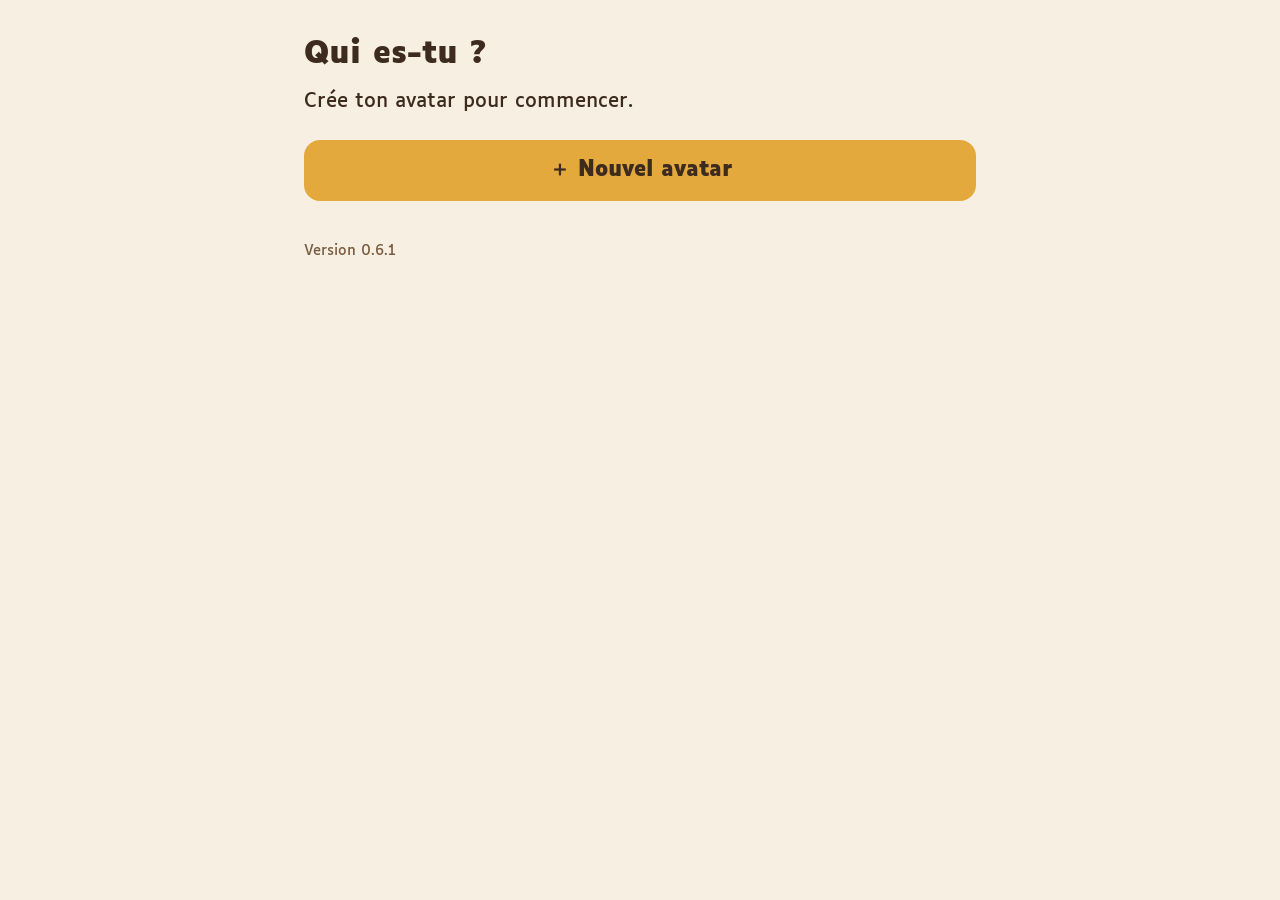
==== commit ed291a1a: "Lot 5 bis" ====
--- a/index.html
+++ b/index.html
@@ -3,8 +3,8 @@
 <head>
   <meta charset="utf-8">
   <meta name="viewport" content="width=device-width, initial-scale=1, viewport-fit=cover">
-  <!-- Règle 3 : aucune ressource hors du site. Le navigateur bloque tout autre domaine. -->
-  <meta http-equiv="Content-Security-Policy" content="default-src 'self'; img-src 'self' data:; object-src 'none'; base-uri 'self'; form-action 'none'">
+  <!-- Règles 3 et 5 : aucune ressource hors du site ; seule la fonction de synchronisation (Supabase) est joignable. -->
+  <meta http-equiv="Content-Security-Policy" content="default-src 'self'; connect-src 'self' https://*.supabase.co; img-src 'self' data:; object-src 'none'; base-uri 'self'; form-action 'none'">
   <meta name="referrer" content="no-referrer">
   <title>Révision CM2</title>
   <meta name="description" content="Réviser ses leçons de CM2 avec des fiches, des cartes et des quiz. Aucune donnée ne quitte l'appareil.">
@@ -34,6 +34,7 @@
   <script src="quiz.js"></script>
   <script src="voix.js"></script>
   <script src="qrcode.js"></script>
+  <script src="synchro.js"></script>
   <script src="atelier.js"></script>
   <script src="app.js"></script>
 </body>
--- a/styles.css
+++ b/styles.css
@@ -769,3 +769,45 @@
   .impression { margin: 0; }
   @page { margin: 12mm; }
 }
+
+/* ---------- Lot 5 bis : code de classe, clavier du code secret ---------- */
+
+.code-classe {
+  width: 100%;
+  max-width: 16rem;
+  min-height: 64px;
+  padding: 0.4rem 0.8rem;
+  border: 3px solid var(--cafe);
+  border-radius: 12px;
+  background: var(--blanc);
+  font-size: 2rem;
+  font-weight: 700;
+  letter-spacing: 0.3em;
+  text-transform: uppercase;
+}
+.code-affiche { font-size: 1.4rem; letter-spacing: 0.15em; }
+
+.points { display: flex; gap: 1rem; margin: 0.5rem 0 0.25rem; min-height: 32px; }
+.point { width: 28px; height: 28px; border-radius: 50%; border: 3px solid var(--encre); background: transparent; }
+.point.plein { background: var(--encre); }
+
+.clavier {
+  display: grid;
+  grid-template-columns: repeat(3, 1fr);
+  gap: 0.75rem;
+  max-width: 22rem;
+  margin-top: 0.75rem;
+}
+.touche {
+  min-height: 72px;
+  background: var(--blanc);
+  border: 3px solid var(--ambre);
+  border-radius: 16px;
+  font-size: 2.2rem;
+  font-weight: 700;
+}
+.touche:active { background: var(--ambre-pale); }
+.touche[disabled] { border-style: dashed; border-color: var(--sable); color: var(--cafe); }
+/* Le 0 sous le 8, l'effacement sous le 7 */
+.touche-effacer { grid-column: 1; grid-row: 4; font-size: 1.8rem; }
+.clavier [data-chiffre="0"] { grid-column: 2; grid-row: 4; }
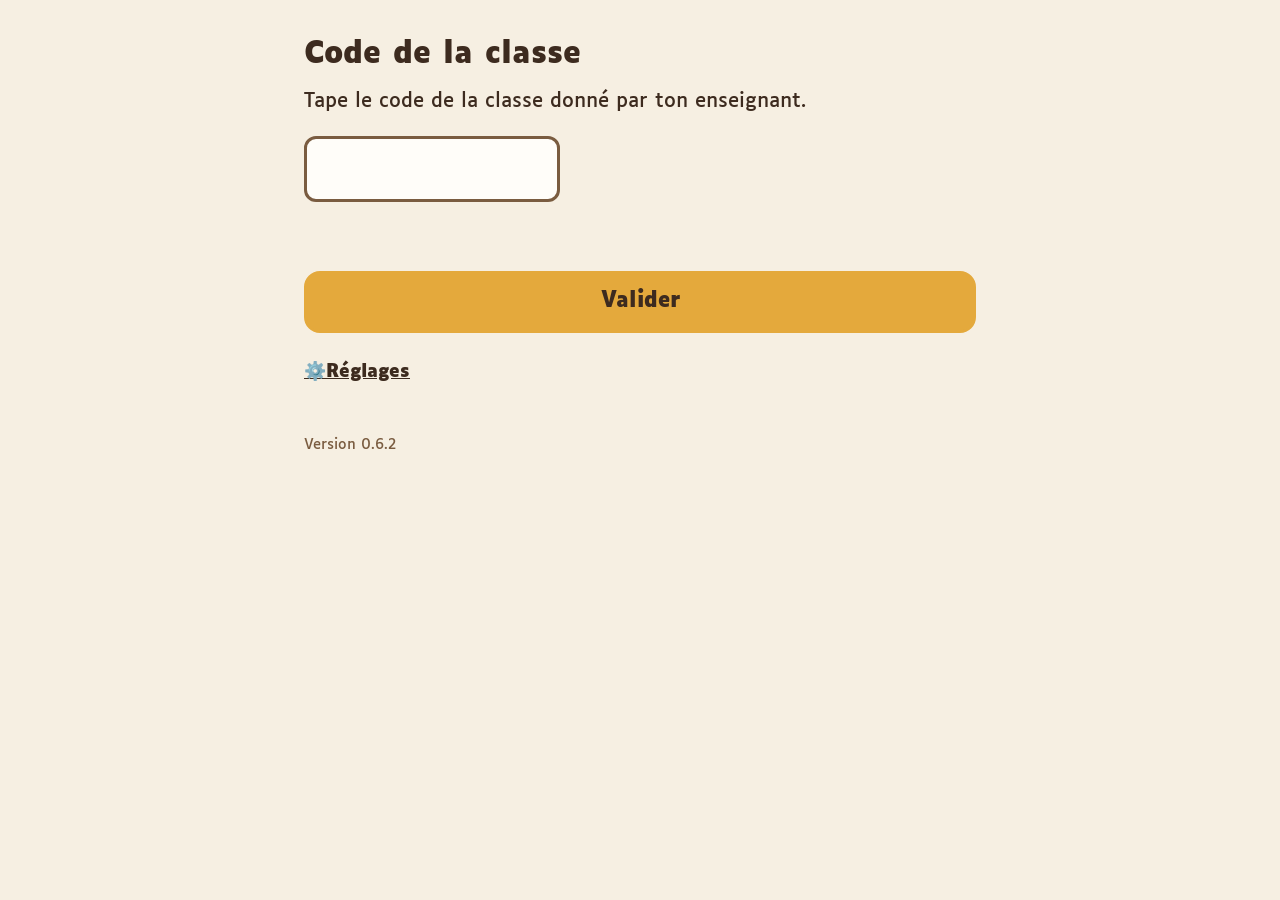
==== commit e976d91f: "Lot suivant" ====
--- a/index.html
+++ b/index.html
@@ -4,7 +4,7 @@
   <meta charset="utf-8">
   <meta name="viewport" content="width=device-width, initial-scale=1, viewport-fit=cover">
   <!-- Règles 3 et 5 : aucune ressource hors du site ; seule la fonction de synchronisation (Supabase) est joignable. -->
-  <meta http-equiv="Content-Security-Policy" content="default-src 'self'; connect-src 'self' https://*.supabase.co; img-src 'self' data:; object-src 'none'; base-uri 'self'; form-action 'none'">
+  <meta http-equiv="Content-Security-Policy" content="default-src 'self'; connect-src 'self' https://krifwnmqmiangtckeirg.supabase.co; img-src 'self' data:; object-src 'none'; base-uri 'self'; form-action 'none'">
   <meta name="referrer" content="no-referrer">
   <title>Révision CM2</title>
   <meta name="description" content="Réviser ses leçons de CM2 avec des fiches, des cartes et des quiz. Aucune donnée ne quitte l'appareil.">
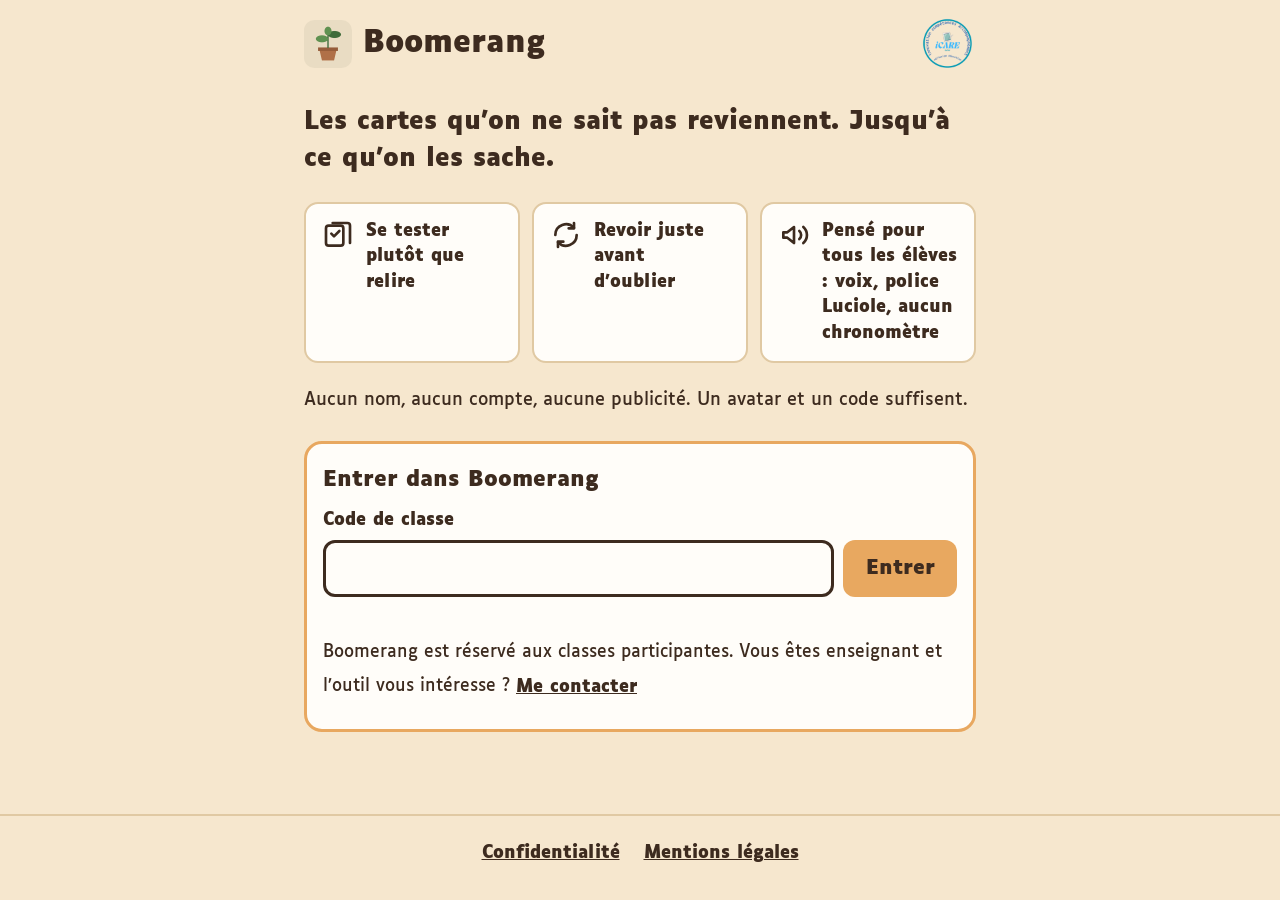
==== commit 29ed867e: "Mise en page" ====
--- a/index.html
+++ b/index.html
@@ -1,41 +1,75 @@
 <!doctype html>
-<html lang="fr" data-police="luciole" data-taille="1">
+<html lang="fr">
 <head>
   <meta charset="utf-8">
   <meta name="viewport" content="width=device-width, initial-scale=1, viewport-fit=cover">
-  <!-- Règles 3 et 5 : aucune ressource hors du site ; seule la fonction de synchronisation (Supabase) est joignable. -->
+  <!-- Aucune ressource hors du site ; seule la fonction de vérification des codes (Supabase) est joignable. -->
   <meta http-equiv="Content-Security-Policy" content="default-src 'self'; connect-src 'self' https://krifwnmqmiangtckeirg.supabase.co; img-src 'self' data:; object-src 'none'; base-uri 'self'; form-action 'none'">
   <meta name="referrer" content="no-referrer">
-  <title>Révision CM2</title>
-  <meta name="description" content="Réviser ses leçons de CM2 avec des fiches, des cartes et des quiz. Aucune donnée ne quitte l'appareil.">
-  <meta name="theme-color" content="#f6efe2">
+  <title>Boomerang</title>
+  <meta name="description" content="Boomerang : les cartes qu'on ne sait pas reviennent, jusqu'à ce qu'on les sache. Aucun nom, aucun compte, aucune publicité.">
+  <meta name="theme-color" content="#f6e7ce">
 
   <link rel="manifest" href="manifest.webmanifest">
   <link rel="icon" href="icons/favicon.svg" type="image/svg+xml">
   <link rel="icon" href="icons/icon-192.png" type="image/png" sizes="192x192">
-
-  <!-- iOS / iPadOS : installation sur l'écran d'accueil -->
   <link rel="apple-touch-icon" href="icons/apple-touch-icon.png">
   <meta name="apple-mobile-web-app-capable" content="yes">
   <meta name="mobile-web-app-capable" content="yes">
-  <meta name="apple-mobile-web-app-title" content="Révision">
-  <meta name="apple-mobile-web-app-status-bar-style" content="default">
+  <meta name="apple-mobile-web-app-title" content="Boomerang">
 
-  <link rel="stylesheet" href="styles.css">
+  <link rel="stylesheet" href="accueil.css">
+  <script src="stockage.js"></script>
+  <script src="synchro.js"></script>
+  <script src="accueil.js"></script>
 </head>
 <body>
-  <main class="page" id="app">
-    <noscript><p>Active JavaScript pour utiliser l'application.</p></noscript>
+  <header class="entete">
+    <div class="marque">
+      <img src="icons/icon-192.png" alt="" width="48" height="48">
+      <h1>Boomerang</h1>
+    </div>
+    <a class="logo-icare" href="https://tableautablettes.fr" rel="noopener noreferrer">
+      <img src="icons/logo-icare.png" alt="iCARE by Eric, aller sur tableautablettes.fr" width="56" height="56">
+    </a>
+  </header>
+
+  <main class="contenu">
+    <p class="accroche">Les cartes qu'on ne sait pas reviennent. Jusqu'à ce qu'on les sache.</p>
+
+    <ul class="atouts">
+      <li>
+        <svg viewBox="0 0 24 24" aria-hidden="true" focusable="false"><rect x="3" y="5" width="13" height="15" rx="2"/><path d="M8 3h11a2 2 0 0 1 2 2v13"/><path d="M7 11l2 2 4-4"/></svg>
+        <span>Se tester plutôt que relire</span>
+      </li>
+      <li>
+        <svg viewBox="0 0 24 24" aria-hidden="true" focusable="false"><path d="M20 12a8 8 0 0 1-14 5.3"/><path d="M4 12a8 8 0 0 1 14-5.3"/><path d="M18 3v4h-4"/><path d="M6 21v-4h4"/></svg>
+        <span>Revoir juste avant d'oublier</span>
+      </li>
+      <li>
+        <svg viewBox="0 0 24 24" aria-hidden="true" focusable="false"><path d="M4 10v4h3l5 4V6L7 10H4z"/><path d="M16 9a4 4 0 0 1 0 6"/><path d="M19 6a8 8 0 0 1 0 12"/></svg>
+        <span>Pensé pour tous les élèves : voix, police Luciole, aucun chronomètre</span>
+      </li>
+    </ul>
+
+    <p class="promesse">Aucun nom, aucun compte, aucune publicité. Un avatar et un code suffisent.</p>
+
+    <section class="acces" aria-labelledby="titre-acces">
+      <h2 id="titre-acces">Entrer dans Boomerang</h2>
+      <label class="champ" for="code-classe">Code de classe</label>
+      <div class="ligne-code">
+        <input id="code-classe" type="text" maxlength="8" autocomplete="off" autocapitalize="characters" autocorrect="off" spellcheck="false" enterkeyhint="go">
+        <button id="entrer" type="button">Entrer</button>
+      </div>
+      <p class="message" id="message" role="alert"></p>
+      <p class="invitation">Boomerang est réservé aux classes participantes. Vous êtes enseignant et l'outil vous intéresse ? <a href="https://tableautablettes.fr/contact.html" rel="noopener noreferrer">Me contacter</a></p>
+      <noscript><p class="message">Active JavaScript pour entrer dans Boomerang.</p></noscript>
+    </section>
   </main>
 
-  <script src="validation.js"></script>
-  <script src="moteur.js"></script>
-  <script src="stockage.js"></script>
-  <script src="quiz.js"></script>
-  <script src="voix.js"></script>
-  <script src="qrcode.js"></script>
-  <script src="synchro.js"></script>
-  <script src="atelier.js"></script>
-  <script src="app.js"></script>
+  <footer class="pied">
+    <a href="confidentialite.html">Confidentialité</a>
+    <a href="mentions-legales.html">Mentions légales</a>
+  </footer>
 </body>
 </html>
--- a/accueil.css
+++ b/accueil.css
@@ -0,0 +1,168 @@
+/*
+ * Page d'accueil, mentions légales et confidentialité publique : charte Sable.
+ * Fond #F6E7CE, texte #3D2B1F (11:1), bouton ambre #E8A860 avec texte encre (6,5:1).
+ * Police Luciole embarquée : aucune police chargée depuis un site extérieur.
+ */
+
+@font-face {
+  font-family: 'Luciole';
+  src: url('polices/Luciole-Regular.woff2') format('woff2');
+  font-weight: 400;
+  font-style: normal;
+  font-display: swap;
+}
+@font-face {
+  font-family: 'Luciole';
+  src: url('polices/Luciole-Bold.woff2') format('woff2');
+  font-weight: 700;
+  font-style: normal;
+  font-display: swap;
+}
+
+:root {
+  --fond: #f6e7ce;
+  --encre: #3d2b1f;
+  --ambre: #e8a860;
+  --blanc: #fffdf9;
+  --filet: #e0c9a3;
+}
+
+* { box-sizing: border-box; }
+
+html { -webkit-text-size-adjust: 100%; }
+html.verification body { visibility: hidden; }
+
+body {
+  margin: 0;
+  min-height: 100vh;
+  min-height: 100dvh;
+  display: flex;
+  flex-direction: column;
+  background: var(--fond);
+  color: var(--encre);
+  font-family: 'Luciole', -apple-system, BlinkMacSystemFont, "Segoe UI", Roboto, Arial, sans-serif;
+  font-size: 1.0625rem;
+  line-height: 1.5;
+  text-align: left;
+  padding: env(safe-area-inset-top) env(safe-area-inset-right) env(safe-area-inset-bottom) env(safe-area-inset-left);
+}
+
+a { color: var(--encre); font-weight: 700; }
+:focus-visible { outline: 3px solid var(--encre); outline-offset: 3px; }
+
+/* En-tête : icône, titre, logo iCARE en haut à droite */
+.entete {
+  display: flex;
+  align-items: center;
+  justify-content: space-between;
+  gap: 1rem;
+  width: 100%;
+  max-width: 44rem;
+  margin: 0 auto;
+  padding: 1rem 1rem 0.5rem;
+}
+.marque { display: flex; align-items: center; gap: 0.7rem; }
+.marque img { border-radius: 22%; flex: none; }
+.marque h1 { margin: 0; font-size: 1.9rem; line-height: 1.5; }
+.logo-icare { display: inline-flex; min-width: 56px; min-height: 56px; border-radius: 50%; }
+.logo-icare img { display: block; width: 56px; height: 56px; }
+
+.contenu {
+  flex: 1;
+  width: 100%;
+  max-width: 44rem;
+  margin: 0 auto;
+  padding: 0.5rem 1rem 2rem;
+}
+
+.accroche { font-size: 1.55rem; font-weight: 700; line-height: 1.5; margin: 1rem 0 1.5rem; }
+
+/* Trois blocs courts : une colonne sur téléphone, trois côte à côte sur grand écran */
+.atouts { list-style: none; margin: 0 0 1.5rem; padding: 0; display: grid; gap: 0.75rem; }
+@media (min-width: 700px) {
+  .atouts { grid-template-columns: repeat(3, 1fr); }
+}
+.atouts li {
+  display: flex;
+  align-items: flex-start;
+  gap: 0.75rem;
+  padding: 0.9rem 1rem;
+  background: var(--blanc);
+  border: 2px solid var(--filet);
+  border-radius: 14px;
+  font-weight: 700;
+}
+.atouts svg {
+  flex: none;
+  width: 32px;
+  height: 32px;
+  fill: none;
+  stroke: var(--encre);
+  stroke-width: 2;
+  stroke-linecap: round;
+  stroke-linejoin: round;
+}
+
+.promesse { margin: 0 0 1.75rem; font-size: 1.1rem; }
+
+/* Encadré d'accès */
+.acces {
+  padding: 1.25rem 1rem;
+  background: var(--blanc);
+  border: 3px solid var(--ambre);
+  border-radius: 18px;
+}
+.acces h2 { margin: 0 0 0.75rem; font-size: 1.35rem; line-height: 1.5; }
+.champ { display: block; font-weight: 700; margin-bottom: 0.35rem; }
+.ligne-code { display: flex; flex-wrap: wrap; gap: 0.6rem; }
+.ligne-code input {
+  flex: 1 1 12rem;
+  min-width: 0;
+  min-height: 56px;
+  padding: 0.4rem 0.8rem;
+  border: 3px solid var(--encre);
+  border-radius: 12px;
+  background: var(--blanc);
+  color: var(--encre);
+  font: inherit;
+  font-size: 1.6rem;
+  font-weight: 700;
+  letter-spacing: 0.25em;
+  text-transform: uppercase;
+}
+.ligne-code button {
+  flex: 0 0 auto;
+  min-height: 56px;
+  min-width: 7rem;
+  padding: 0.4rem 1.4rem;
+  background: var(--ambre);
+  color: var(--encre);
+  border: 0;
+  border-radius: 12px;
+  font: inherit;
+  font-size: 1.25rem;
+  font-weight: 700;
+  cursor: pointer;
+}
+.ligne-code button:active { filter: brightness(0.95); }
+.message { font-weight: 700; min-height: 1.5em; margin: 0.6rem 0 0.25rem; }
+.invitation { margin: 0.5rem 0 0; }
+.invitation a { display: inline-flex; align-items: center; min-height: 44px; }
+
+/* Pied de page */
+.pied {
+  display: flex;
+  flex-wrap: wrap;
+  justify-content: center;
+  gap: 0.5rem 1.5rem;
+  padding: 1rem 1rem 1.5rem;
+  border-top: 2px solid var(--filet);
+}
+.pied a { display: inline-flex; align-items: center; min-height: 44px; }
+
+/* Pages de texte (mentions légales, confidentialité) */
+.page-texte h2 { font-size: 1.25rem; line-height: 1.5; margin: 1.5rem 0 0.4rem; }
+.page-texte ul { padding-left: 1.25rem; }
+.page-texte li { margin-bottom: 0.35rem; }
+.a-completer { background: var(--ambre); padding: 0 0.25rem; border-radius: 4px; }
+.retour-accueil { display: inline-flex; align-items: center; min-height: 44px; }
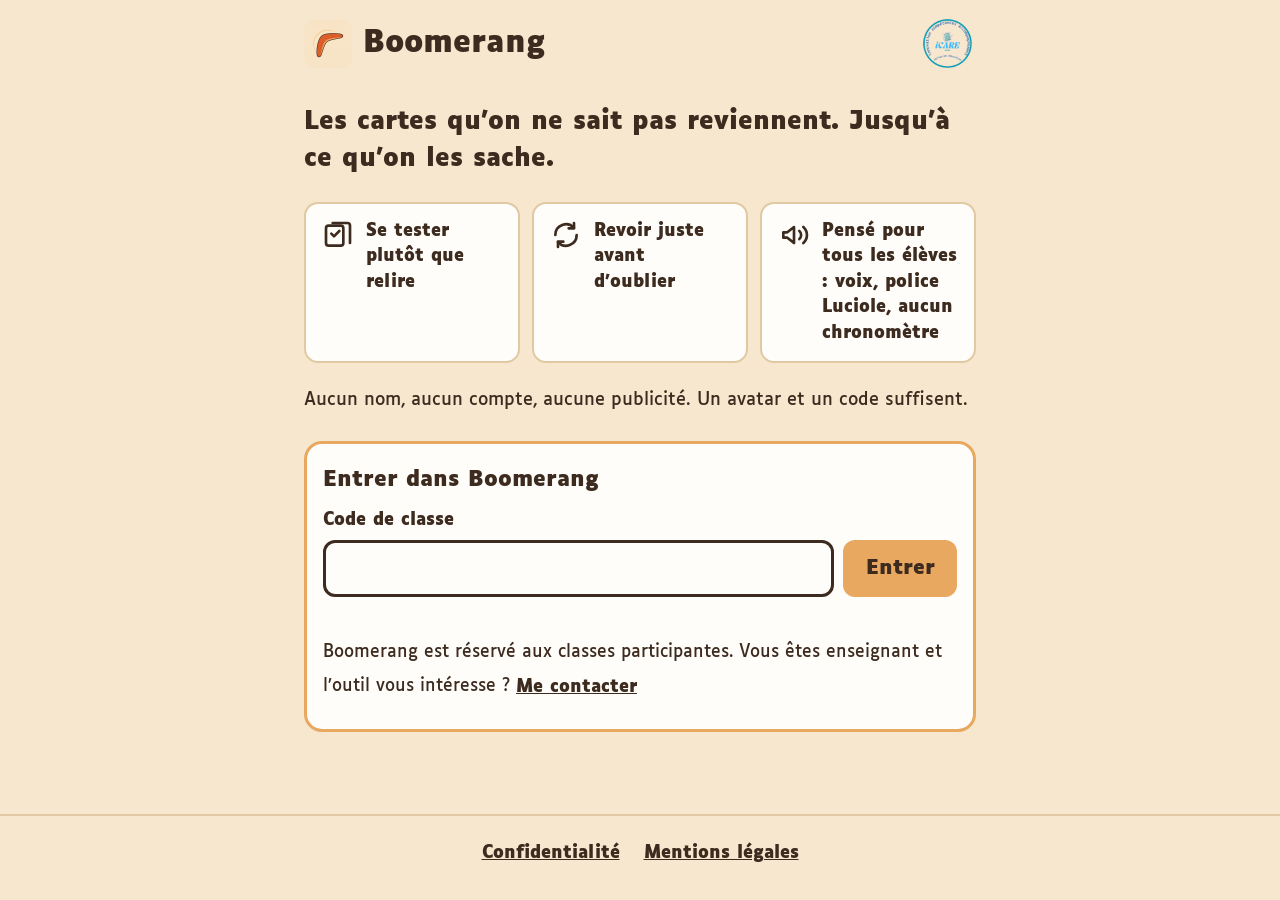
==== commit 17b05920: "Suite accueil" ====
--- a/index.html
+++ b/index.html
@@ -26,7 +26,7 @@
 <body>
   <header class="entete">
     <div class="marque">
-      <img src="icons/icon-192.png" alt="" width="48" height="48">
+      <img src="icons/boomerang.png" alt="" width="48" height="48">
       <h1>Boomerang</h1>
     </div>
     <a class="logo-icare" href="https://tableautablettes.fr" rel="noopener noreferrer">
